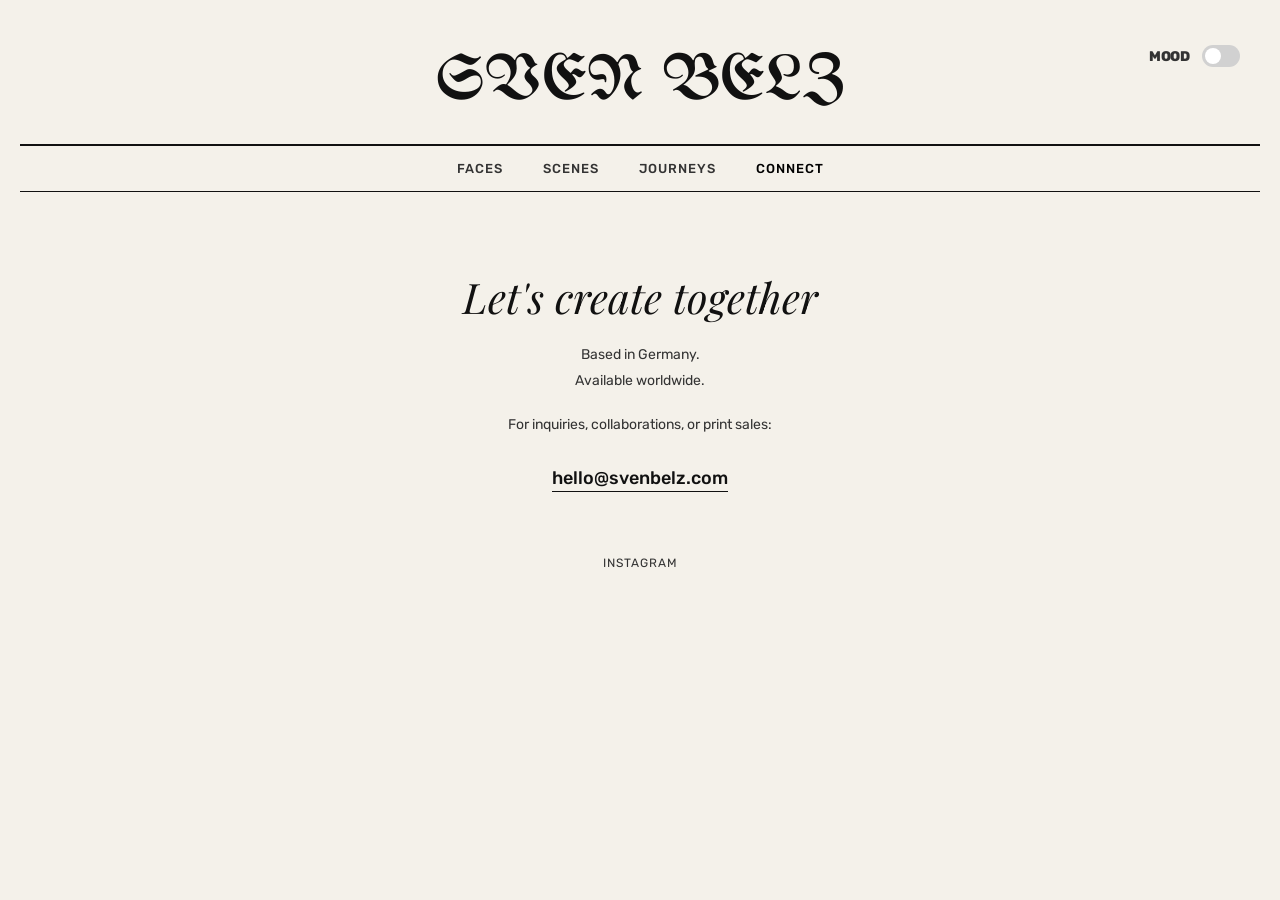
==== connect.html @ 0d486803 "feat: New York Times editorial redesign with custom cursor, B&W hover effect and asymmetrical grid" ====
<!DOCTYPE html>
<html lang="en">
<head>
    <meta charset="UTF-8">
    <meta name="viewport" content="width=device-width, initial-scale=1.0">
    <title>Sven Belz | Contact</title>
    <link rel="preconnect" href="https://fonts.googleapis.com">
    <link rel="preconnect" href="https://fonts.gstatic.com" crossorigin>
    <link href="https://fonts.googleapis.com/css2?family=Playfair+Display:ital,wght@0,400;0,700;1,400&family=Rubik:wght@400;500;800&family=UnifrakturMaguntia&display=swap" rel="stylesheet">
    <link rel="stylesheet" href="assets/css/style.css">
    <script>
        const savedTheme = localStorage.getItem('theme');
        if (savedTheme) {
            document.documentElement.setAttribute('data-theme', savedTheme);
        }
    </script>
</head>
<body>
    <header class="site-header">
        <div class="header-inner">
            <a href="index.html" class="logo">SVEN BELZ</a>
            <div class="mood-toggle-wrapper">
                <span class="mood-label">Mood</span>
                <label class="switch">
                    <input type="checkbox" id="theme-toggle-checkbox">
                    <span class="slider"></span>
                </label>
            </div>
            <nav class="main-nav">
                <a href="index.html">FACES</a>
                <a href="scenes.html">SCENES</a>
                <a href="journeys.html">JOURNEYS</a>
                <a href="connect.html" class="active">CONNECT</a>
            </nav>
        </div>
    </header>

    <main class="contact-container">
        <div class="contact-content">
            <h2>Let's create together</h2>
            <p>Based in Germany.<br>Available worldwide.</p>
            <br>
            <p>For inquiries, collaborations, or print sales:</p>
            <a href="mailto:hello@svenbelz.com" class="email-link">hello@svenbelz.com</a>
            
            <div class="social-links">
                <a href="#" target="_blank">Instagram</a>
            </div>
        </div>
    </main>

    <script src="assets/js/theme.js"></script>
</body>
</html>
---- assets/css/style.css ----
:root {
    --bg-color: #f4f1ea; /* Newspaper off-white */
    --text-color: #111111;
    --nav-color: #333333;
    --nav-hover: #000000;
    --border-color: #111111;
    --grid-gap: 20px;
    --header-padding: 40px 20px 20px;
    
    --font-primary: 'Rubik', sans-serif;
    --font-serif: 'Playfair Display', serif;
    --font-newspaper: 'UnifrakturMaguntia', cursive;
}

[data-theme="dark"] {
    --bg-color: #1a1a1a;
    --text-color: #e4e0d7;
    --nav-color: #aaaaaa;
    --nav-hover: #ffffff;
    --border-color: #444444;
}

@media (prefers-color-scheme: dark) {
    :root:not([data-theme="light"]) {
        --bg-color: #1a1a1a;
        --text-color: #e4e0d7;
        --nav-color: #aaaaaa;
        --nav-hover: #ffffff;
        --border-color: #444444;
    }
}

/* Fallback: if no data-theme is set on root, use prefers-color-scheme */


* { 
    margin: 0; 
    padding: 0; 
    box-sizing: border-box; 
}

body {
    background-color: var(--bg-color);
    color: var(--text-color);
    font-family: var(--font-primary);
    transition: background-color 0.4s ease, color 0.4s ease;
    -webkit-font-smoothing: antialiased;
    -moz-osx-font-smoothing: grayscale;
}

a { 
    text-decoration: none; 
    color: inherit; 
}

/* HEADER & NAVIGATION */
.site-header {
    background-color: var(--bg-color);
    padding: var(--header-padding);
    transition: background-color 0.4s ease;
}

.header-inner {
    max-width: 1400px;
    margin: 0 auto;
    display: flex;
    flex-direction: column;
    align-items: center;
    position: relative;
    gap: 30px;
}

.logo {
    font-family: var(--font-newspaper);
    font-size: 64px;
    font-weight: 400;
    letter-spacing: 0px;
    line-height: 1;
    text-transform: none;
    text-align: center;
    margin-top: 10px;
}

.main-nav {
    width: 100%;
    display: flex;
    gap: 40px;
    flex-wrap: wrap;
    justify-content: center;
    border-top: 2px solid var(--border-color);
    border-bottom: 1px solid var(--border-color);
    padding: 15px 0;
}

.main-nav a {
    font-family: var(--font-primary);
    font-size: 13px;
    letter-spacing: 1px;
    color: var(--nav-color);
    text-transform: uppercase;
    font-weight: 500;
    transition: color 0.3s ease;
    position: relative;
}

.main-nav a:hover, .main-nav a.active {
    color: var(--nav-hover);
}

/* MOOD TOGGLE */
.mood-toggle-wrapper {
    position: absolute;
    right: 20px;
    top: 5px;
    display: flex;
    align-items: center;
    gap: 12px;
}

.mood-label {
    font-size: 14px;
    letter-spacing: -0.2px;
    text-transform: uppercase;
    font-weight: 800;
    color: var(--nav-color);
}

.switch {
    position: relative;
    display: inline-block;
    width: 38px;
    height: 22px;
}

.switch input { 
    opacity: 0;
    width: 0;
    height: 0;
}

.slider {
    position: absolute;
    cursor: pointer;
    top: 0;
    left: 0;
    right: 0;
    bottom: 0;
    background-color: #d1d1d1;
    transition: .4s;
    border-radius: 22px;
}

[data-theme="dark"] .slider {
    background-color: #555;
}

.slider:before {
    position: absolute;
    content: "";
    height: 16px;
    width: 16px;
    left: 3px;
    bottom: 3px;
    background-color: white;
    transition: .4s;
    border-radius: 50%;
}

input:checked + .slider {
    background-color: #333;
}

[data-theme="dark"] input:checked + .slider {
    background-color: #e0e0e0;
}

[data-theme="dark"] .slider:before {
    background-color: #121212;
}

input:checked + .slider:before {
    transform: translateX(16px);
}

/* ASYMMETRICAL EDITORIAL GRID */
.gallery-container {
    max-width: 1400px;
    margin: 0 auto;
    padding: 40px 40px 100px;
}

.masonry-gallery {
    display: grid;
    grid-template-columns: repeat(12, 1fr);
    grid-auto-flow: dense;
    gap: var(--grid-gap);
}

.grid-item {
    position: relative;
    overflow: hidden;
    background-color: transparent;
    border-bottom: 1px solid var(--border-color);
    padding-bottom: 15px;
    display: flex;
    flex-direction: column;
}

/* The asymmetrical rhythm */
.grid-item { grid-column: span 4; } /* Default */
.grid-item:nth-child(3n+1) { grid-column: span 8; } /* Large feature every 3rd */
.grid-item:nth-child(5n) { grid-column: span 6; } /* Medium feature */

.grid-item img {
    width: 100%;
    height: 100%;
    object-fit: cover;
    display: block;
    filter: grayscale(100%) contrast(1.1);
    transition: filter 0.5s ease, opacity 0.4s ease;
    cursor: none; /* Hide default cursor for custom one */
}

.grid-item:hover img {
    filter: grayscale(0%) contrast(1);
}

/* Image captions (simulated newspaper captions) */
.grid-item::after {
    content: "Fig. " counter(gallery-counter) " — Captured on assignment.";
    counter-increment: gallery-counter;
    font-family: var(--font-serif);
    font-style: italic;
    font-size: 12px;
    color: var(--nav-color);
    margin-top: 10px;
    display: block;
}
body { counter-reset: gallery-counter; }

/* Custom Cursor */
.custom-cursor {
    position: fixed;
    top: 0;
    left: 0;
    width: 20px;
    height: 20px;
    background-color: var(--text-color);
    border-radius: 50%;
    pointer-events: none;
    transform: translate(-50%, -50%) scale(0);
    transition: transform 0.15s ease-out;
    mix-blend-mode: difference;
    z-index: 9999;
}
body.hovering-img .custom-cursor {
    transform: translate(-50%, -50%) scale(1);
}
/* CONTACT PAGE */
.contact-container {
    max-width: 800px;
    margin: 0 auto;
    padding: 60px 20px 100px;
    text-align: center;
}

.contact-content h2 {
    font-family: var(--font-serif);
    font-size: 42px;
    font-weight: 400;
    font-style: italic;
    margin-bottom: 20px;
    letter-spacing: 0px;
    line-height: 1.2;
}

.contact-content p {
    color: var(--nav-color);
    font-size: 14px;
    line-height: 1.8;
}

.email-link {
    display: inline-block;
    margin-top: 30px;
    font-size: 18px;
    font-weight: 500;
    color: var(--text-color);
    border-bottom: 1px solid var(--text-color);
    padding-bottom: 2px;
}

.social-links {
    margin-top: 60px;
}

.social-links a {
    font-size: 12px;
    letter-spacing: 1px;
    text-transform: uppercase;
    color: var(--nav-color);
}
.social-links a:hover {
    color: var(--nav-hover);
}


/* RESPONSIVE */
@media (max-width: 900px) {
    .grid-item { grid-column: span 6; }
    .grid-item:nth-child(3n+1) { grid-column: span 12; }
    .grid-item:nth-child(5n) { grid-column: span 12; }
}

@media (max-width: 768px) {
    .header-inner {
        gap: 30px;
    }
    
    .logo {
        font-size: 28px;
    }
    
    .mood-toggle-wrapper {
        position: static;
        margin-top: -10px;
    }
    
    .main-nav {
        gap: 20px;
    }
    
    .masonry-gallery {
        display: flex;
        flex-direction: column;
        gap: 30px;
    }
    .grid-item {
        margin-bottom: 15px;
    }
}

@media (max-width: 480px) {
    .main-nav {
        flex-direction: column;
        align-items: center;
        gap: 15px;
    }
    
    .masonry-gallery {
        column-count: 1;
    }
}
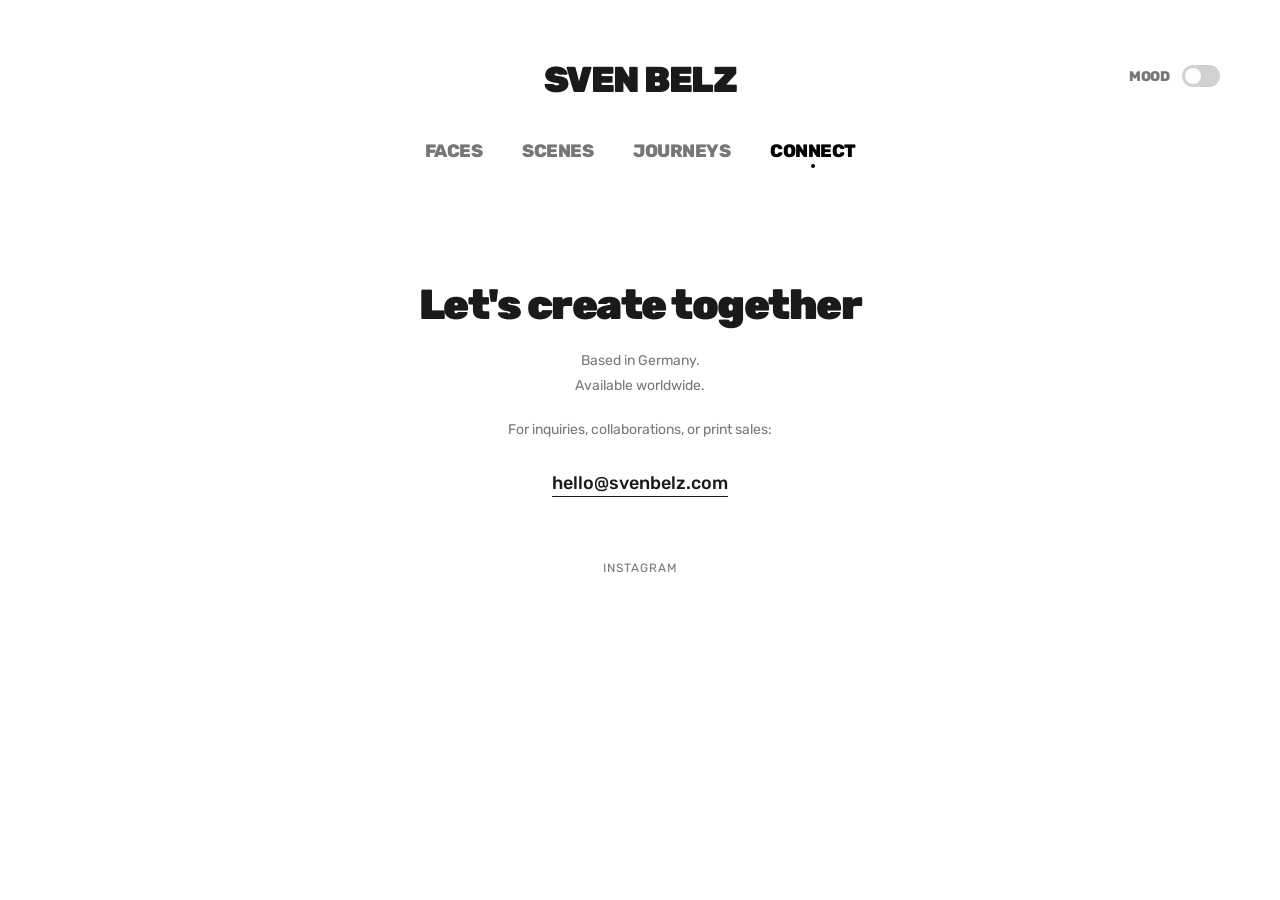
==== commit d6529ec6: "revert: rollback New York Times redesign, keeping only the storytelling nav and custom cursor" ====
--- a/connect.html
+++ b/connect.html
@@ -6,7 +6,7 @@
     <title>Sven Belz | Contact</title>
     <link rel="preconnect" href="https://fonts.googleapis.com">
     <link rel="preconnect" href="https://fonts.gstatic.com" crossorigin>
-    <link href="https://fonts.googleapis.com/css2?family=Playfair+Display:ital,wght@0,400;0,700;1,400&family=Rubik:wght@400;500;800&family=UnifrakturMaguntia&display=swap" rel="stylesheet">
+    <link href="https://fonts.googleapis.com/css2?family=Rubik:wght@300;400;500;700;800;900&display=swap" rel="stylesheet">
     <link rel="stylesheet" href="assets/css/style.css">
     <script>
         const savedTheme = localStorage.getItem('theme');
--- a/assets/css/style.css
+++ b/assets/css/style.css
@@ -1,37 +1,32 @@
 :root {
-    --bg-color: #f4f1ea; /* Newspaper off-white */
-    --text-color: #111111;
-    --nav-color: #333333;
+    /* Light theme defaults (similar to user browser preference default if not set) */
+    --bg-color: #ffffff;
+    --text-color: #1a1a1a;
+    --nav-color: #777777;
     --nav-hover: #000000;
-    --border-color: #111111;
-    --grid-gap: 20px;
-    --header-padding: 40px 20px 20px;
-    
+    --grid-gap: 3px;
+    --header-padding: 60px 20px;
+    
+    /* Typography */
     --font-primary: 'Rubik', sans-serif;
-    --font-serif: 'Playfair Display', serif;
-    --font-newspaper: 'UnifrakturMaguntia', cursive;
 }
 
 [data-theme="dark"] {
-    --bg-color: #1a1a1a;
-    --text-color: #e4e0d7;
-    --nav-color: #aaaaaa;
+    --bg-color: #121212;
+    --text-color: #e0e0e0;
+    --nav-color: #888888;
     --nav-hover: #ffffff;
-    --border-color: #444444;
-}
-
+}
+
+/* Fallback: if no data-theme is set on root, use prefers-color-scheme */
 @media (prefers-color-scheme: dark) {
     :root:not([data-theme="light"]) {
-        --bg-color: #1a1a1a;
-        --text-color: #e4e0d7;
-        --nav-color: #aaaaaa;
+        --bg-color: #121212;
+        --text-color: #e0e0e0;
+        --nav-color: #888888;
         --nav-hover: #ffffff;
-        --border-color: #444444;
-    }
-}
-
-/* Fallback: if no data-theme is set on root, use prefers-color-scheme */
-
+    }
+}
 
 * { 
     margin: 0; 
@@ -61,50 +56,54 @@
 }
 
 .header-inner {
-    max-width: 1400px;
+    max-width: 1200px;
     margin: 0 auto;
     display: flex;
     flex-direction: column;
     align-items: center;
     position: relative;
-    gap: 30px;
+    gap: 40px;
 }
 
 .logo {
-    font-family: var(--font-newspaper);
-    font-size: 64px;
-    font-weight: 400;
-    letter-spacing: 0px;
-    line-height: 1;
-    text-transform: none;
-    text-align: center;
-    margin-top: 10px;
+    font-size: 36px;
+    font-weight: 900;
+    letter-spacing: -1.5px;
+    line-height: 1.1;
+    text-transform: uppercase;
 }
 
 .main-nav {
-    width: 100%;
     display: flex;
     gap: 40px;
     flex-wrap: wrap;
     justify-content: center;
-    border-top: 2px solid var(--border-color);
-    border-bottom: 1px solid var(--border-color);
-    padding: 15px 0;
 }
 
 .main-nav a {
-    font-family: var(--font-primary);
-    font-size: 13px;
-    letter-spacing: 1px;
+    font-size: 18px;
+    letter-spacing: -0.5px;
     color: var(--nav-color);
     text-transform: uppercase;
-    font-weight: 500;
+    font-weight: 800;
     transition: color 0.3s ease;
     position: relative;
 }
 
 .main-nav a:hover, .main-nav a.active {
     color: var(--nav-hover);
+}
+
+.main-nav a.active::after {
+    content: '';
+    position: absolute;
+    bottom: -6px;
+    left: 50%;
+    transform: translateX(-50%);
+    width: 4px;
+    height: 4px;
+    background-color: var(--nav-hover);
+    border-radius: 50%;
 }
 
 /* MOOD TOGGLE */
@@ -182,61 +181,135 @@
     transform: translateX(16px);
 }
 
-/* ASYMMETRICAL EDITORIAL GRID */
+/* MASONRY GALLERY (André D. Wagner Style) */
 .gallery-container {
     max-width: 1400px;
     margin: 0 auto;
-    padding: 40px 40px 100px;
+    padding: 0 40px 100px;
 }
 
 .masonry-gallery {
-    display: grid;
-    grid-template-columns: repeat(12, 1fr);
-    grid-auto-flow: dense;
-    gap: var(--grid-gap);
+    column-count: 3;
+    column-gap: 30px;
 }
 
 .grid-item {
+    break-inside: avoid;
+    margin-bottom: 30px;
     position: relative;
     overflow: hidden;
-    background-color: transparent;
-    border-bottom: 1px solid var(--border-color);
-    padding-bottom: 15px;
-    display: flex;
-    flex-direction: column;
-}
-
-/* The asymmetrical rhythm */
-.grid-item { grid-column: span 4; } /* Default */
-.grid-item:nth-child(3n+1) { grid-column: span 8; } /* Large feature every 3rd */
-.grid-item:nth-child(5n) { grid-column: span 6; } /* Medium feature */
+    background-color: #f9f9f9;
+}
+
+[data-theme="dark"] .grid-item {
+    background-color: #1a1a1a;
+}
 
 .grid-item img {
     width: 100%;
-    height: 100%;
-    object-fit: cover;
+    height: auto;
     display: block;
-    filter: grayscale(100%) contrast(1.1);
-    transition: filter 0.5s ease, opacity 0.4s ease;
-    cursor: none; /* Hide default cursor for custom one */
+    transition: opacity 0.4s ease;
 }
 
 .grid-item:hover img {
-    filter: grayscale(0%) contrast(1);
-}
-
-/* Image captions (simulated newspaper captions) */
-.grid-item::after {
-    content: "Fig. " counter(gallery-counter) " — Captured on assignment.";
-    counter-increment: gallery-counter;
-    font-family: var(--font-serif);
-    font-style: italic;
+    opacity: 0.9;
+}/* CONTACT PAGE */
+.contact-container {
+    max-width: 800px;
+    margin: 0 auto;
+    padding: 60px 20px 100px;
+    text-align: center;
+}
+
+.contact-content h2 {
+    font-size: 42px;
+    font-weight: 900;
+    margin-bottom: 20px;
+    letter-spacing: -1.5px;
+    line-height: 1.1;
+}
+
+.contact-content p {
+    color: var(--nav-color);
+    font-size: 14px;
+    line-height: 1.8;
+}
+
+.email-link {
+    display: inline-block;
+    margin-top: 30px;
+    font-size: 18px;
+    font-weight: 500;
+    color: var(--text-color);
+    border-bottom: 1px solid var(--text-color);
+    padding-bottom: 2px;
+}
+
+.social-links {
+    margin-top: 60px;
+}
+
+.social-links a {
     font-size: 12px;
+    letter-spacing: 1px;
+    text-transform: uppercase;
     color: var(--nav-color);
-    margin-top: 10px;
-    display: block;
-}
-body { counter-reset: gallery-counter; }
+}
+.social-links a:hover {
+    color: var(--nav-hover);
+}
+
+
+/* RESPONSIVE */
+@media (max-width: 900px) {
+    .masonry-gallery {
+        column-count: 2;
+        column-gap: 20px;
+    }
+    .grid-item {
+        margin-bottom: 20px;
+    }
+}
+
+@media (max-width: 768px) {
+    .header-inner {
+        gap: 30px;
+    }
+    
+    .logo {
+        font-size: 28px;
+    }
+    
+    .mood-toggle-wrapper {
+        position: static;
+        margin-top: -10px;
+    }
+    
+    .main-nav {
+        gap: 20px;
+    }
+    
+    .masonry-gallery {
+        column-count: 2;
+        column-gap: 15px;
+    }
+    .grid-item {
+        margin-bottom: 15px;
+    }
+}
+
+@media (max-width: 480px) {
+    .main-nav {
+        flex-direction: column;
+        align-items: center;
+        gap: 15px;
+    }
+    
+    .masonry-gallery {
+        column-count: 1;
+    }
+}
 
 /* Custom Cursor */
 .custom-cursor {
@@ -256,98 +329,6 @@
 body.hovering-img .custom-cursor {
     transform: translate(-50%, -50%) scale(1);
 }
-/* CONTACT PAGE */
-.contact-container {
-    max-width: 800px;
-    margin: 0 auto;
-    padding: 60px 20px 100px;
-    text-align: center;
-}
-
-.contact-content h2 {
-    font-family: var(--font-serif);
-    font-size: 42px;
-    font-weight: 400;
-    font-style: italic;
-    margin-bottom: 20px;
-    letter-spacing: 0px;
-    line-height: 1.2;
-}
-
-.contact-content p {
-    color: var(--nav-color);
-    font-size: 14px;
-    line-height: 1.8;
-}
-
-.email-link {
-    display: inline-block;
-    margin-top: 30px;
-    font-size: 18px;
-    font-weight: 500;
-    color: var(--text-color);
-    border-bottom: 1px solid var(--text-color);
-    padding-bottom: 2px;
-}
-
-.social-links {
-    margin-top: 60px;
-}
-
-.social-links a {
-    font-size: 12px;
-    letter-spacing: 1px;
-    text-transform: uppercase;
-    color: var(--nav-color);
-}
-.social-links a:hover {
-    color: var(--nav-hover);
-}
-
-
-/* RESPONSIVE */
-@media (max-width: 900px) {
-    .grid-item { grid-column: span 6; }
-    .grid-item:nth-child(3n+1) { grid-column: span 12; }
-    .grid-item:nth-child(5n) { grid-column: span 12; }
-}
-
-@media (max-width: 768px) {
-    .header-inner {
-        gap: 30px;
-    }
-    
-    .logo {
-        font-size: 28px;
-    }
-    
-    .mood-toggle-wrapper {
-        position: static;
-        margin-top: -10px;
-    }
-    
-    .main-nav {
-        gap: 20px;
-    }
-    
-    .masonry-gallery {
-        display: flex;
-        flex-direction: column;
-        gap: 30px;
-    }
-    .grid-item {
-        margin-bottom: 15px;
-    }
-}
-
-@media (max-width: 480px) {
-    .main-nav {
-        flex-direction: column;
-        align-items: center;
-        gap: 15px;
-    }
-    
-    .masonry-gallery {
-        column-count: 1;
-    }
-}
+.grid-item img {
+    cursor: none;
+}
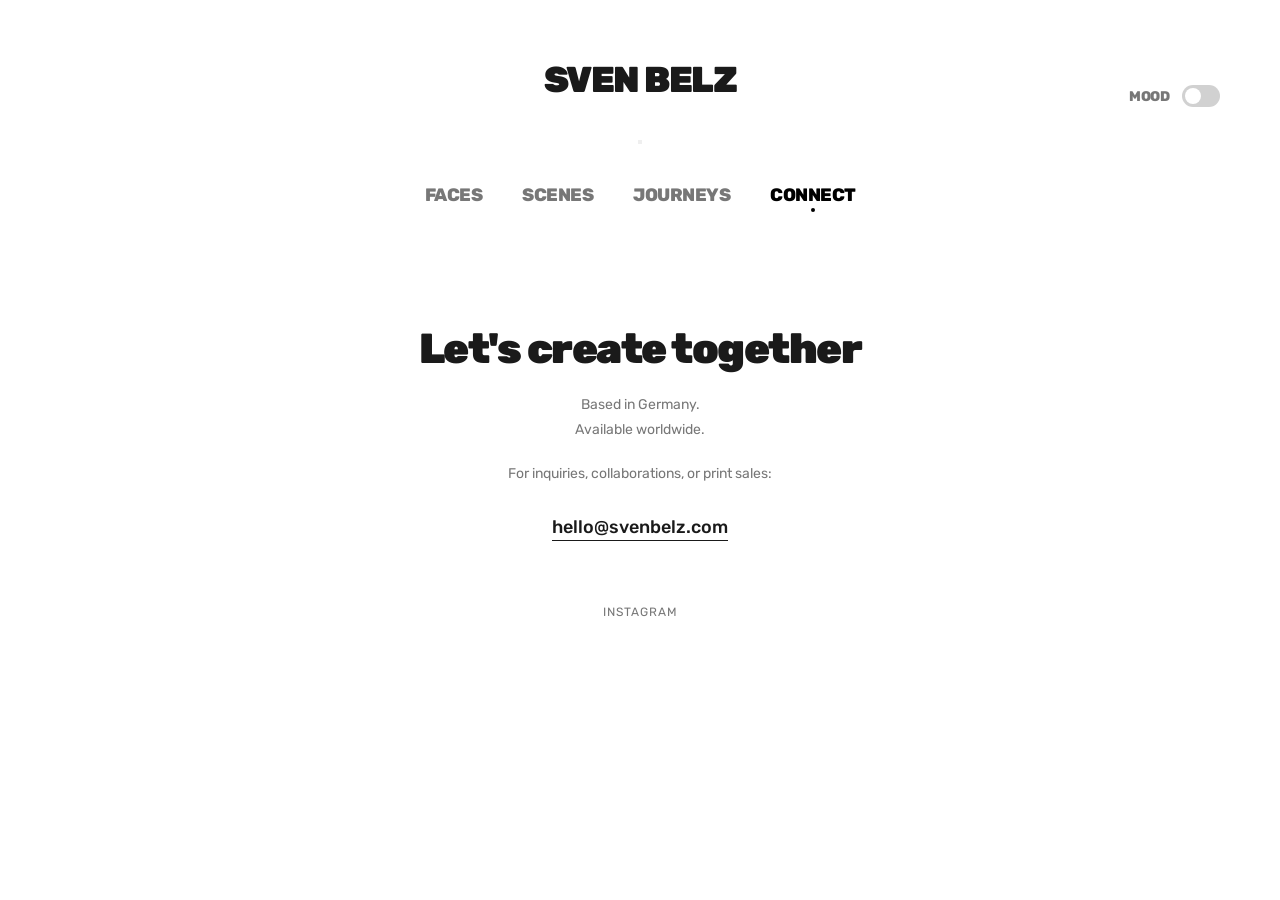
==== commit 83f017f5: "fix: resolve broken theme toggle JS and implement responsive fullscreen hamburger menu for mobile" ====
--- a/connect.html
+++ b/connect.html
@@ -26,6 +26,11 @@
                     <span class="slider"></span>
                 </label>
             </div>
+                        <button class="mobile-menu-btn" aria-label="Toggle Menu">
+                <span class="bar"></span>
+                <span class="bar"></span>
+                <span class="bar"></span>
+            </button>
             <nav class="main-nav">
                 <a href="index.html">FACES</a>
                 <a href="scenes.html">SCENES</a>
--- a/assets/css/style.css
+++ b/assets/css/style.css
@@ -110,10 +110,11 @@
 .mood-toggle-wrapper {
     position: absolute;
     right: 20px;
-    top: 5px;
+    top: 25px;
     display: flex;
     align-items: center;
     gap: 12px;
+    z-index: 100;
 }
 
 .mood-label {
@@ -181,21 +182,21 @@
     transform: translateX(16px);
 }
 
-/* MASONRY GALLERY (André D. Wagner Style) */
+/* SQUARES-PACE STYLE MASONRY GALLERY */
 .gallery-container {
-    max-width: 1400px;
+    max-width: 1800px;
     margin: 0 auto;
-    padding: 0 40px 100px;
+    padding: 0 2vw 100px;
 }
 
 .masonry-gallery {
     column-count: 3;
-    column-gap: 30px;
+    column-gap: 2vw;
 }
 
 .grid-item {
     break-inside: avoid;
-    margin-bottom: 30px;
+    margin-bottom: 2vw;
     position: relative;
     overflow: hidden;
     background-color: #f9f9f9;
@@ -205,15 +206,20 @@
     background-color: #1a1a1a;
 }
 
+.grid-item picture, 
 .grid-item img {
     width: 100%;
+    display: block;
     height: auto;
-    display: block;
-    transition: opacity 0.4s ease;
+}
+
+.grid-item img {
+    transition: opacity 0.4s ease, filter 0.4s ease;
 }
 
 .grid-item:hover img {
     opacity: 0.9;
+    filter: brightness(0.95);
 }/* CONTACT PAGE */
 .contact-container {
     max-width: 800px;
@@ -265,49 +271,108 @@
 @media (max-width: 900px) {
     .masonry-gallery {
         column-count: 2;
-        column-gap: 20px;
+    }
+}
+    .grid-item:nth-child(3n+1) { grid-column: span 12 !important; aspect-ratio: 16/9 !important; }
+}
+
+@media (max-width: 768px) {
+    .masonry-gallery {
+        column-count: 1;
+        column-gap: 0;
     }
     .grid-item {
         margin-bottom: 20px;
     }
 }
 
+
+}
+
+/* MOBILE MENU BURGER */
+.mobile-menu-btn {
+    display: none;
+    flex-direction: column;
+    justify-content: space-between;
+    width: 24px;
+    height: 18px;
+    background: transparent;
+    border: none;
+    cursor: pointer;
+    z-index: 1000;
+    padding: 0;
+}
+
+.mobile-menu-btn .bar {
+    width: 100%;
+    height: 2px;
+    background-color: var(--nav-color);
+    transition: all 0.3s ease;
+}
+
 @media (max-width: 768px) {
     .header-inner {
-        gap: 30px;
+        flex-direction: row;
+        justify-content: center;
+        padding-top: 10px;
+        gap: 0;
     }
     
     .logo {
-        font-size: 28px;
-    }
+        font-size: 24px;
+        z-index: 1000;
+        margin-top: 5px;
+    }
+    
+    .mobile-menu-btn {
+        display: flex;
+        position: absolute;
+        left: 20px;
+        top: 25px;
+    }
+    
+    .mobile-menu-btn.active .bar:nth-child(1) { transform: translateY(8px) rotate(45deg); }
+    .mobile-menu-btn.active .bar:nth-child(2) { opacity: 0; }
+    .mobile-menu-btn.active .bar:nth-child(3) { transform: translateY(-8px) rotate(-45deg); }
     
     .mood-toggle-wrapper {
-        position: static;
-        margin-top: -10px;
+        position: absolute;
+        right: 20px;
+        top: 25px;
+        margin-top: 0;
+        z-index: 1000;
+    }
+    
+    .mood-label {
+        display: none; /* Keep switch but hide word MOOD on mobile */
     }
     
     .main-nav {
-        gap: 20px;
-    }
-    
-    .masonry-gallery {
-        column-count: 2;
-        column-gap: 15px;
-    }
-    .grid-item {
-        margin-bottom: 15px;
-    }
-}
-
-@media (max-width: 480px) {
-    .main-nav {
+        position: fixed;
+        top: 0;
+        left: 0;
+        width: 100%;
+        height: 100vh;
+        background-color: var(--bg-color);
+        display: flex;
         flex-direction: column;
+        justify-content: center;
         align-items: center;
-        gap: 15px;
-    }
-    
-    .masonry-gallery {
-        column-count: 1;
+        gap: 40px;
+        opacity: 0;
+        pointer-events: none;
+        transition: opacity 0.4s ease;
+        z-index: 999;
+        border: none;
+    }
+    
+    .main-nav.active {
+        opacity: 1;
+        pointer-events: all;
+    }
+    
+    .main-nav a {
+        font-size: 24px;
     }
 }
 
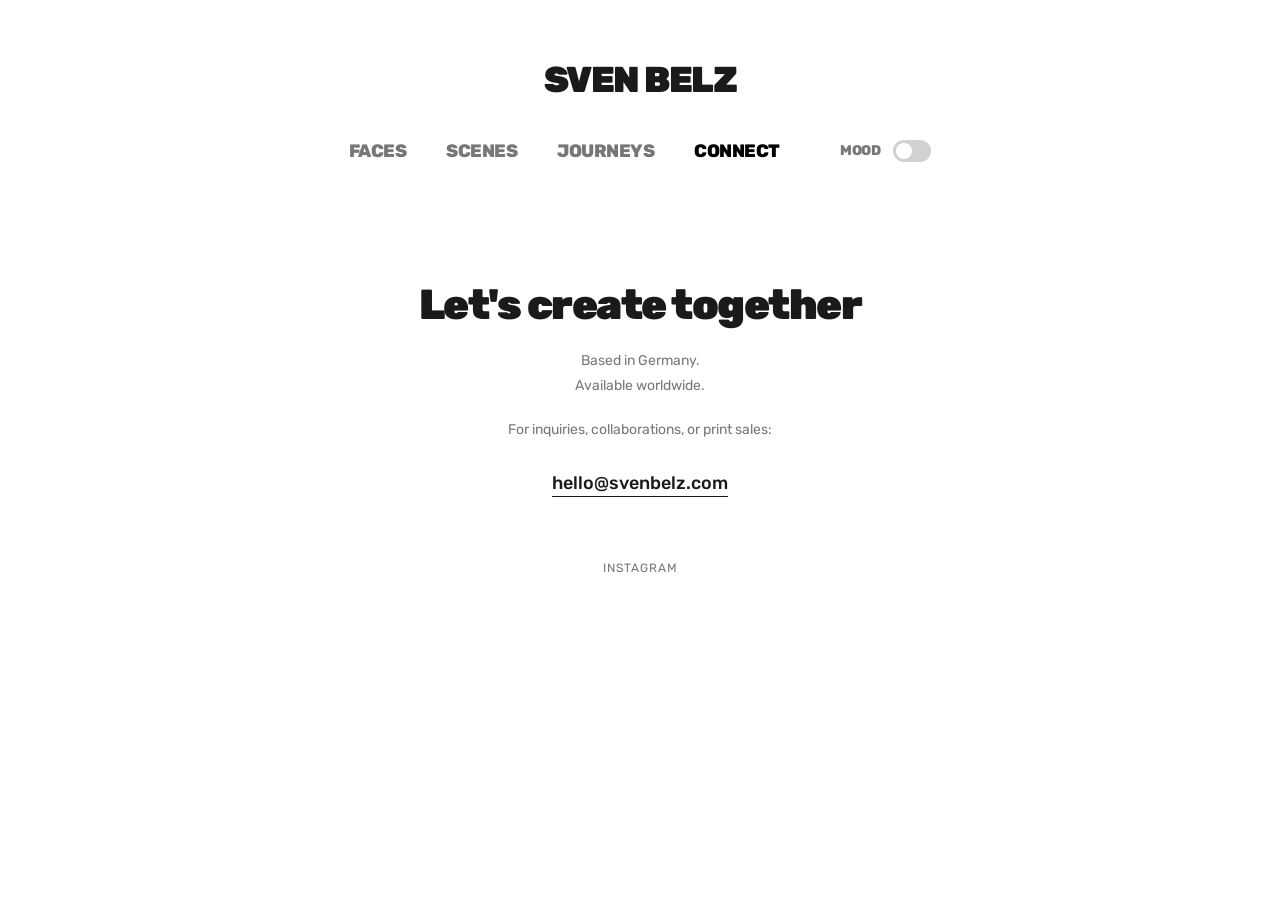
==== commit f15cce8d: "feat(ux): move theme toggle into main-nav to declutter header" ====
--- a/connect.html
+++ b/connect.html
@@ -19,23 +19,25 @@
     <header class="site-header">
         <div class="header-inner">
             <a href="index.html" class="logo">SVEN BELZ</a>
-            <div class="mood-toggle-wrapper">
-                <span class="mood-label">Mood</span>
-                <label class="switch">
-                    <input type="checkbox" id="theme-toggle-checkbox">
-                    <span class="slider"></span>
-                </label>
-            </div>
-                        <button class="mobile-menu-btn" aria-label="Toggle Menu">
-                <span class="bar"></span>
-                <span class="bar"></span>
-                <span class="bar"></span>
+            <button class="mobile-menu-btn" aria-label="Toggle Menu">
+                <span class="burger-inner">
+                    <span class="top-bun"></span>
+                    <span class="bottom-bun"></span>
+                </span>
             </button>
             <nav class="main-nav">
                 <a href="index.html">FACES</a>
                 <a href="scenes.html">SCENES</a>
                 <a href="journeys.html">JOURNEYS</a>
                 <a href="connect.html" class="active">CONNECT</a>
+            
+                <div class="mood-toggle-wrapper">
+                                <span class="mood-label">Mood</span>
+                                <label class="switch">
+                                    <input type="checkbox" id="theme-toggle-checkbox">
+                                    <span class="slider"></span>
+                                </label>
+                            </div>
             </nav>
         </div>
     </header>
--- a/assets/css/style.css
+++ b/assets/css/style.css
@@ -34,8 +34,10 @@
     box-sizing: border-box; 
 }
 
+html, body {
+    background-color: var(--bg-color);
+}
 body {
-    background-color: var(--bg-color);
     color: var(--text-color);
     font-family: var(--font-primary);
     transition: background-color 0.4s ease, color 0.4s ease;
@@ -78,6 +80,7 @@
     gap: 40px;
     flex-wrap: wrap;
     justify-content: center;
+    align-items: center;
 }
 
 .main-nav a {
@@ -94,27 +97,14 @@
     color: var(--nav-hover);
 }
 
-.main-nav a.active::after {
-    content: '';
-    position: absolute;
-    bottom: -6px;
-    left: 50%;
-    transform: translateX(-50%);
-    width: 4px;
-    height: 4px;
-    background-color: var(--nav-hover);
-    border-radius: 50%;
-}
+
 
 /* MOOD TOGGLE */
 .mood-toggle-wrapper {
-    position: absolute;
-    right: 20px;
-    top: 25px;
     display: flex;
     align-items: center;
     gap: 12px;
-    z-index: 100;
+    margin-left: 20px;
 }
 
 .mood-label {
@@ -127,6 +117,8 @@
 
 .switch {
     position: relative;
+    border: none;
+    outline: none;
     display: inline-block;
     width: 38px;
     height: 22px;
@@ -272,7 +264,6 @@
     .masonry-gallery {
         column-count: 2;
     }
-}
     .grid-item:nth-child(3n+1) { grid-column: span 12 !important; aspect-ratio: 16/9 !important; }
 }
 
@@ -286,67 +277,91 @@
     }
 }
 
-
-}
-
-/* MOBILE MENU BURGER */
+/* MOBILE MENU BURGER (SQUARESPACE STYLE 2-LINES) */
 .mobile-menu-btn {
-    display: none;
-    flex-direction: column;
-    justify-content: space-between;
-    width: 24px;
-    height: 18px;
-    background: transparent;
-    border: none;
-    cursor: pointer;
-    z-index: 1000;
-    padding: 0;
-}
-
-.mobile-menu-btn .bar {
-    width: 100%;
-    height: 2px;
-    background-color: var(--nav-color);
-    transition: all 0.3s ease;
+    display: none !important;
 }
 
 @media (max-width: 768px) {
     .header-inner {
         flex-direction: row;
-        justify-content: center;
+        justify-content: space-between; /* Spread elements */
+        align-items: center;
         padding-top: 10px;
         gap: 0;
     }
     
     .logo {
         font-size: 24px;
-        z-index: 1000;
+        z-index: 1002;
         margin-top: 5px;
+        position: relative; /* ensure it stays above menu */
     }
     
     .mobile-menu-btn {
-        display: flex;
+        display: block !important;
+        background: transparent;
+        border: none !important;
+        outline: none !important;
+        -webkit-tap-highlight-color: transparent;
+        cursor: pointer;
+        padding: 10px;
+        margin-left: -10px; /* Offset padding */
+        z-index: 1002;
+        position: relative;
+    }
+    
+    /* The Burger Container */
+    .burger-inner {
+        position: relative;
+        display: block;
+        width: 26px;
+        height: 16px; /* distance between lines */
+    }
+
+    /* The Lines */
+    .top-bun, .bottom-bun {
         position: absolute;
-        left: 20px;
-        top: 25px;
-    }
-    
-    .mobile-menu-btn.active .bar:nth-child(1) { transform: translateY(8px) rotate(45deg); }
-    .mobile-menu-btn.active .bar:nth-child(2) { opacity: 0; }
-    .mobile-menu-btn.active .bar:nth-child(3) { transform: translateY(-8px) rotate(-45deg); }
-    
+        left: 0;
+        width: 100%;
+        height: 1.5px; /* Extremely thin lines like squarespace */
+        background-color: var(--text-color);
+        transition: transform 0.4s cubic-bezier(0.165, 0.84, 0.44, 1), opacity 0.4s ease;
+        transform-origin: center;
+        border: none !important;
+        outline: none !important;
+    }
+
+    .top-bun {
+        top: 0;
+    }
+
+    .bottom-bun {
+        bottom: 0;
+    }
+    
+    /* Active State (X) */
+    .mobile-menu-btn.active .top-bun {
+        transform: translateY(7.25px) rotate(45deg);
+    }
+    
+    .mobile-menu-btn.active .bottom-bun {
+        transform: translateY(-7.25px) rotate(-45deg);
+    }
+    
+    /* Adjust right side (toggle) */
     .mood-toggle-wrapper {
-        position: absolute;
-        right: 20px;
-        top: 25px;
-        margin-top: 0;
-        z-index: 1000;
+        margin-top: 20px;
+        margin-left: 0;
     }
     
     .mood-label {
-        display: none; /* Keep switch but hide word MOOD on mobile */
-    }
-    
+        display: block;
+        color: var(--text-color);
+        font-size: 18px;
+    }
+    
+    /* Fullscreen Overlay */
     .main-nav {
         position: fixed;
         top: 0;
@@ -359,24 +374,43 @@
         justify-content: center;
         align-items: center;
         gap: 40px;
+        
         opacity: 0;
-        pointer-events: none;
-        transition: opacity 0.4s ease;
-        z-index: 999;
-        border: none;
+        visibility: hidden; /* Prevent focus when closed */
+        transform: translateY(-10px); /* Smooth slight drop */
+        transition: opacity 0.5s cubic-bezier(0.165, 0.84, 0.44, 1), transform 0.5s cubic-bezier(0.165, 0.84, 0.44, 1), visibility 0.5s;
+        z-index: 1001; /* Behind header elements, above everything else */
+        border: none !important;
+        outline: none !important;
     }
     
     .main-nav.active {
         opacity: 1;
+        visibility: visible;
+        transform: translateY(0);
         pointer-events: all;
     }
     
     .main-nav a {
-        font-size: 24px;
+        font-size: 28px;
+        
+        
+        color: var(--text-color);
+    }
+    
+    /* Body lock when menu open */
+    body.menu-open {
+        overflow: hidden;
     }
 }
 
 /* Custom Cursor */
+@media (max-width: 768px) {
+    .custom-cursor {
+        display: none !important;
+    }
+}
+/\* Custom Cursor \*/
 .custom-cursor {
     position: fixed;
     top: 0;
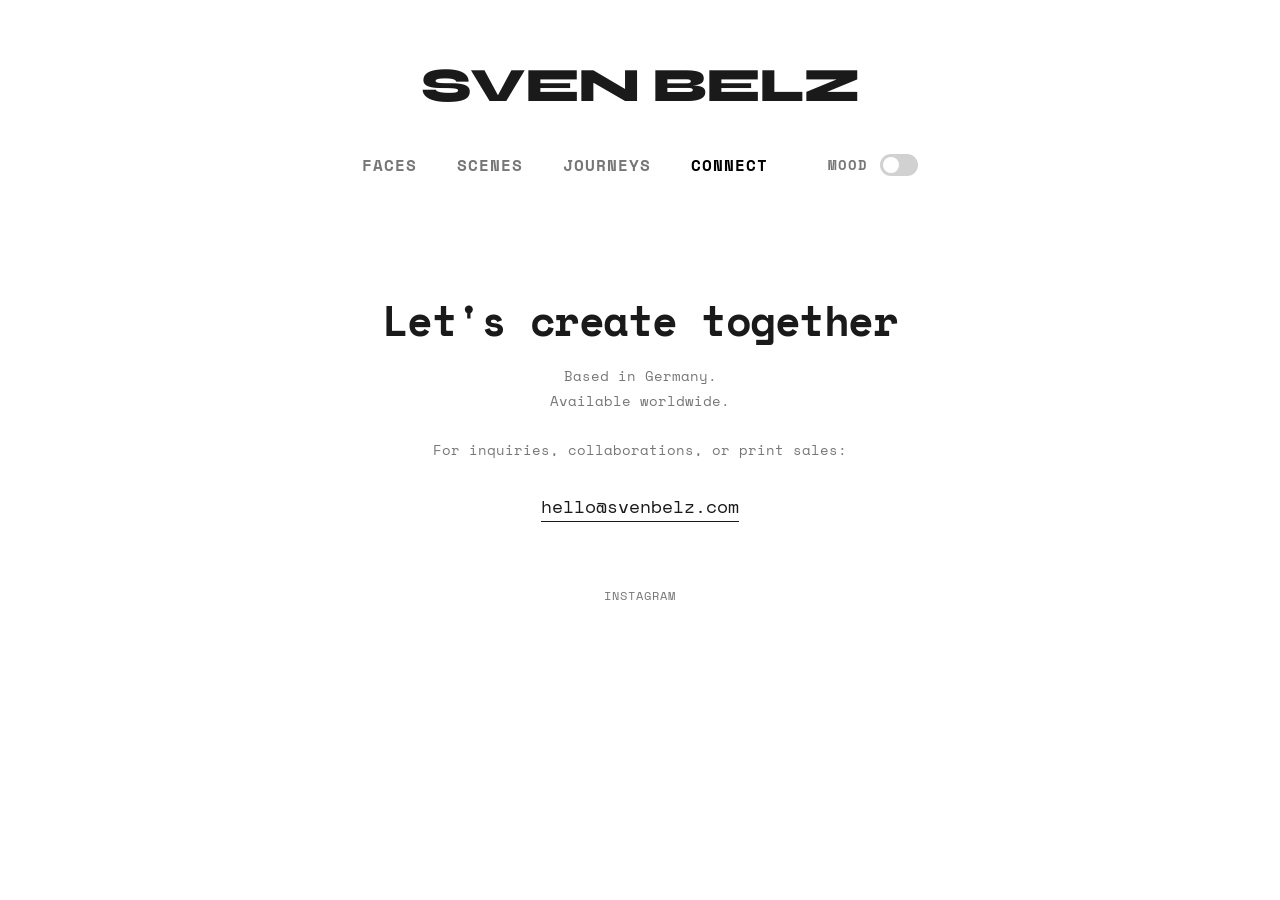
==== commit 47e2839b: "style(ux): replace Rubik with Space Mono and Syne for editorial magazine look" ====
--- a/connect.html
+++ b/connect.html
@@ -6,7 +6,7 @@
     <title>Sven Belz | Contact</title>
     <link rel="preconnect" href="https://fonts.googleapis.com">
     <link rel="preconnect" href="https://fonts.gstatic.com" crossorigin>
-    <link href="https://fonts.googleapis.com/css2?family=Rubik:wght@300;400;500;700;800;900&display=swap" rel="stylesheet">
+    <link href="https://fonts.googleapis.com/css2?family=Space+Mono:ital,wght@0,400;0,700;1,400;1,700&family=Syne:wght@400..800&display=swap" rel="stylesheet">
     <link rel="stylesheet" href="assets/css/style.css">
     <script>
         const savedTheme = localStorage.getItem('theme');
--- a/assets/css/style.css
+++ b/assets/css/style.css
@@ -8,7 +8,8 @@
     --header-padding: 60px 20px;
     
     /* Typography */
-    --font-primary: 'Rubik', sans-serif;
+    --font-primary: 'Space Mono', monospace;
+    --font-display: 'Syne', sans-serif;
 }
 
 [data-theme="dark"] {
@@ -68,8 +69,9 @@
 }
 
 .logo {
-    font-size: 36px;
-    font-weight: 900;
+    font-family: var(--font-display);
+    font-size: 48px;
+    font-weight: 800;
     letter-spacing: -1.5px;
     line-height: 1.1;
     text-transform: uppercase;
@@ -84,11 +86,11 @@
 }
 
 .main-nav a {
-    font-size: 18px;
-    letter-spacing: -0.5px;
+    font-size: 16px;
+    letter-spacing: 1px;
     color: var(--nav-color);
     text-transform: uppercase;
-    font-weight: 800;
+    font-weight: 700;
     transition: color 0.3s ease;
     position: relative;
 }
@@ -109,9 +111,9 @@
 
 .mood-label {
     font-size: 14px;
-    letter-spacing: -0.2px;
+    letter-spacing: 1px;
     text-transform: uppercase;
-    font-weight: 800;
+    font-weight: 700;
     color: var(--nav-color);
 }
 
@@ -269,11 +271,11 @@
 
 @media (max-width: 768px) {
     .masonry-gallery {
-        column-count: 1;
-        column-gap: 0;
+        column-count: 2;
+        column-gap: 3vw;
     }
     .grid-item {
-        margin-bottom: 20px;
+        margin-bottom: 3vw;
     }
 }
 
@@ -292,7 +294,7 @@
     }
     
     .logo {
-        font-size: 24px;
+        font-size: 32px;
         z-index: 1002;
         margin-top: 5px;
         position: relative; /* ensure it stays above menu */
@@ -392,9 +394,8 @@
     }
     
     .main-nav a {
-        font-size: 28px;
-        
-        
+        font-size: 24px;
+        letter-spacing: 2px;
         color: var(--text-color);
     }
     
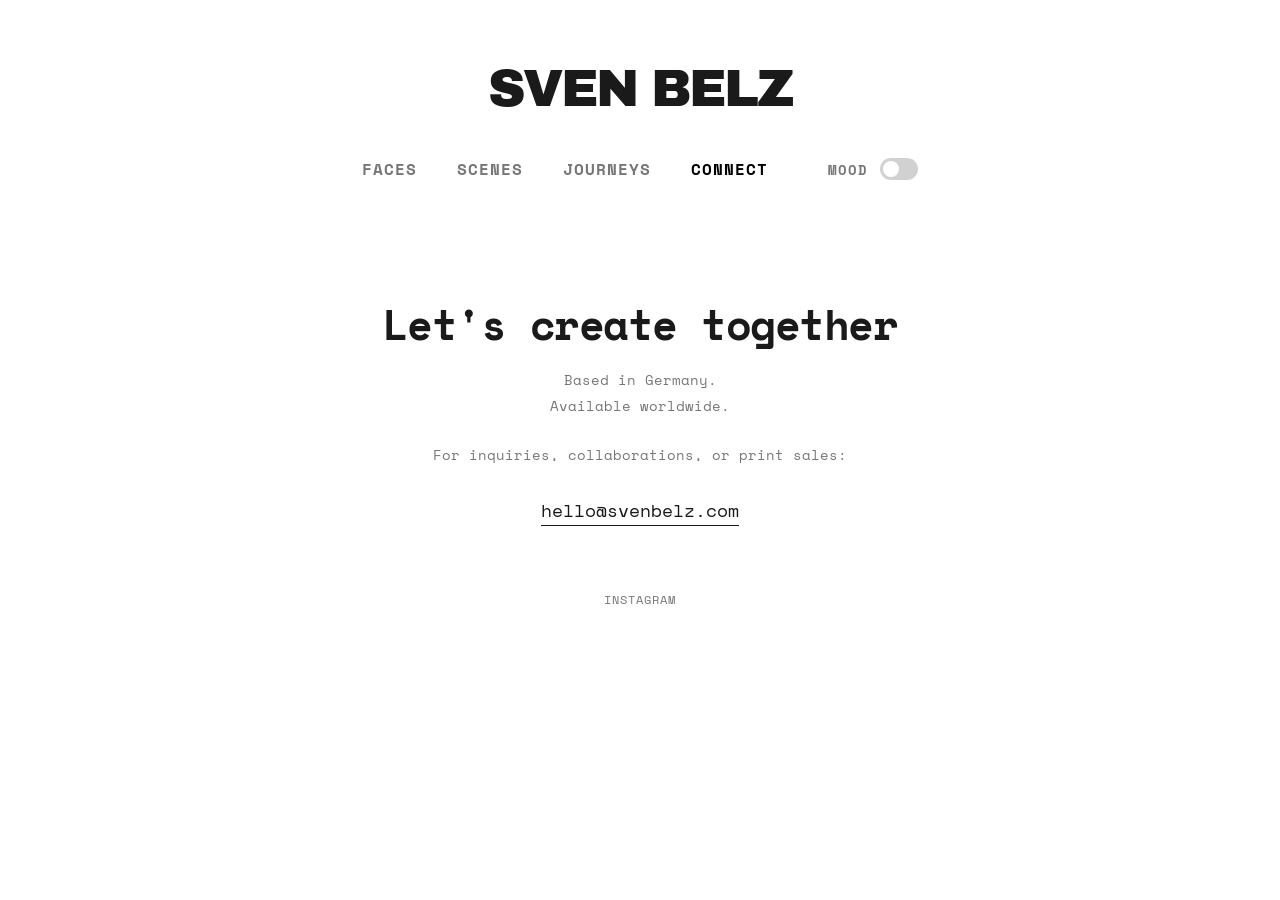
==== commit 398cdda9: "style(ux): replace Syne with Archivo Black for a much bolder brutalist logo" ====
--- a/connect.html
+++ b/connect.html
@@ -6,7 +6,7 @@
     <title>Sven Belz | Contact</title>
     <link rel="preconnect" href="https://fonts.googleapis.com">
     <link rel="preconnect" href="https://fonts.gstatic.com" crossorigin>
-    <link href="https://fonts.googleapis.com/css2?family=Space+Mono:ital,wght@0,400;0,700;1,400;1,700&family=Syne:wght@400..800&display=swap" rel="stylesheet">
+    <link href="https://fonts.googleapis.com/css2?family=Space+Mono:ital,wght@0,400;0,700;1,400;1,700&family=Archivo+Black&display=swap" rel="stylesheet">
     <link rel="stylesheet" href="assets/css/style.css">
     <script>
         const savedTheme = localStorage.getItem('theme');
--- a/assets/css/style.css
+++ b/assets/css/style.css
@@ -9,7 +9,7 @@
     
     /* Typography */
     --font-primary: 'Space Mono', monospace;
-    --font-display: 'Syne', sans-serif;
+    --font-display: 'Archivo Black', sans-serif;
 }
 
 [data-theme="dark"] {
@@ -70,9 +70,9 @@
 
 .logo {
     font-family: var(--font-display);
-    font-size: 48px;
-    font-weight: 800;
-    letter-spacing: -1.5px;
+    font-size: 52px;
+    font-weight: 400;
+    letter-spacing: -2.5px;
     line-height: 1.1;
     text-transform: uppercase;
 }
@@ -294,7 +294,8 @@
     }
     
     .logo {
-        font-size: 32px;
+        font-size: 36px;
+        letter-spacing: -2px;
         z-index: 1002;
         margin-top: 5px;
         position: relative; /* ensure it stays above menu */
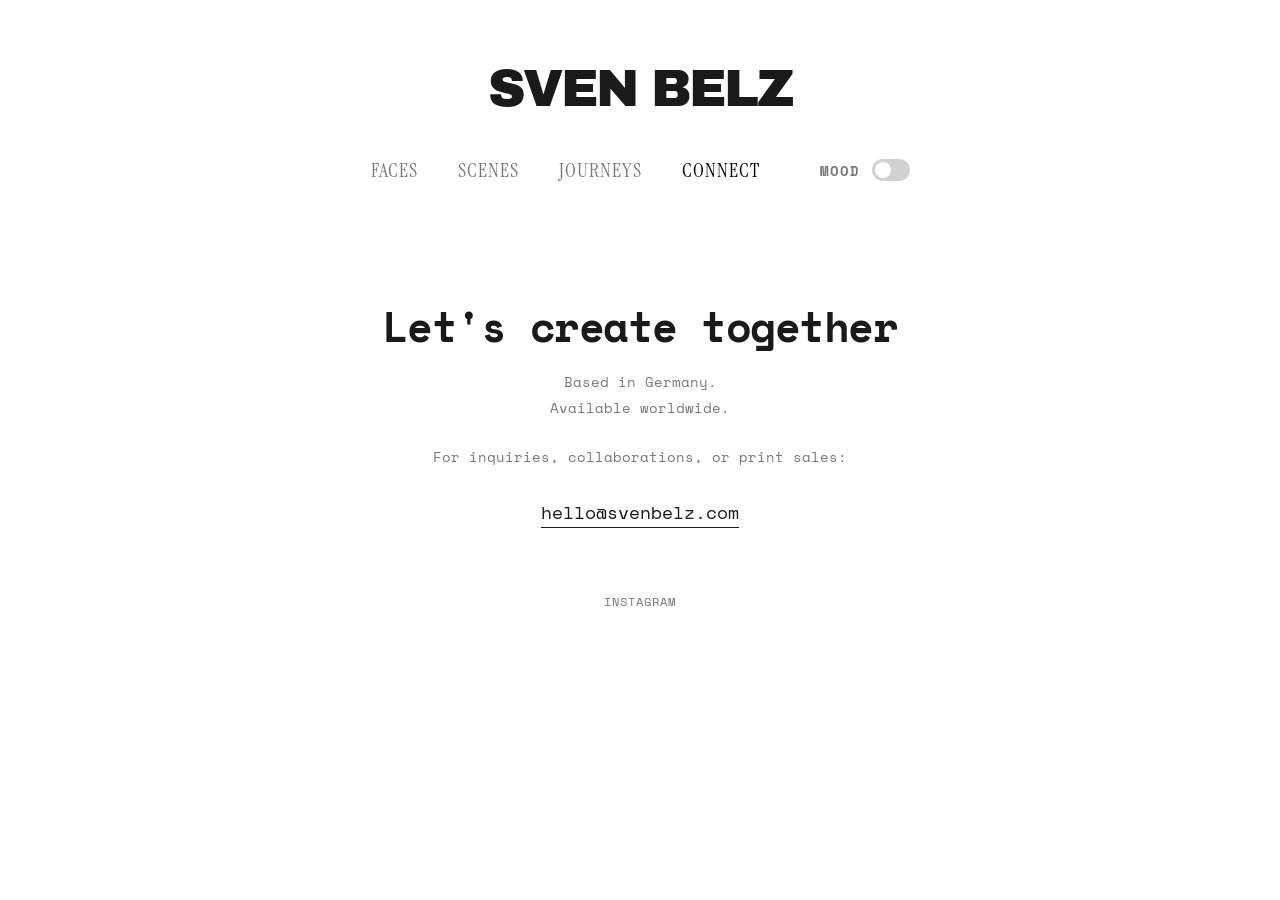
==== commit 6bc10042: "Fix critical frontend issues, a11y menu behavior, and WebP workflow robustness" ====
--- a/connect.html
+++ b/connect.html
@@ -6,7 +6,7 @@
     <title>Sven Belz | Contact</title>
     <link rel="preconnect" href="https://fonts.googleapis.com">
     <link rel="preconnect" href="https://fonts.gstatic.com" crossorigin>
-    <link href="https://fonts.googleapis.com/css2?family=Space+Mono:ital,wght@0,400;0,700;1,400;1,700&family=Archivo+Black&display=swap" rel="stylesheet">
+    <link href="https://fonts.googleapis.com/css2?family=Space+Mono:ital,wght@0,400;0,700;1,400;1,700&amp;family=Archivo+Black&amp;display=swap" rel="stylesheet">
     <link rel="stylesheet" href="assets/css/style.css">
     <script>
         const savedTheme = localStorage.getItem('theme');
@@ -19,13 +19,13 @@
     <header class="site-header">
         <div class="header-inner">
             <a href="index.html" class="logo">SVEN BELZ</a>
-            <button class="mobile-menu-btn" aria-label="Toggle Menu">
+            <button class="mobile-menu-btn" aria-label="Toggle Menu" aria-expanded="false" aria-controls="main-nav">
                 <span class="burger-inner">
                     <span class="top-bun"></span>
                     <span class="bottom-bun"></span>
                 </span>
             </button>
-            <nav class="main-nav">
+            <nav class="main-nav" id="main-nav">
                 <a href="index.html">FACES</a>
                 <a href="scenes.html">SCENES</a>
                 <a href="journeys.html">JOURNEYS</a>
@@ -51,7 +51,7 @@
             <a href="mailto:hello@svenbelz.com" class="email-link">hello@svenbelz.com</a>
             
             <div class="social-links">
-                <a href="#" target="_blank">Instagram</a>
+                <a href="https://www.instagram.com/" target="_blank" rel="noopener noreferrer">Instagram</a>
             </div>
         </div>
     </main>
--- a/assets/css/style.css
+++ b/assets/css/style.css
@@ -1,3 +1,5 @@
+@import url('https://fonts.googleapis.com/css2?family=Instrument+Serif:ital@0;1&display=swap');
+
 :root {
     /* Light theme defaults (similar to user browser preference default if not set) */
     --bg-color: #ffffff;
@@ -86,11 +88,12 @@
 }
 
 .main-nav a {
-    font-size: 16px;
+    font-family: 'Instrument Serif', serif;
+    font-size: 20px;
     letter-spacing: 1px;
     color: var(--nav-color);
     text-transform: uppercase;
-    font-weight: 700;
+    font-weight: 400;
     transition: color 0.3s ease;
     position: relative;
 }
@@ -282,6 +285,11 @@
 /* MOBILE MENU BURGER (SQUARESPACE STYLE 2-LINES) */
 .mobile-menu-btn {
     display: none !important;
+}
+
+.mobile-menu-btn:focus-visible {
+    outline: 2px solid var(--text-color);
+    outline-offset: 3px;
 }
 
 @media (max-width: 768px) {
@@ -369,14 +377,20 @@
         position: fixed;
         top: 0;
         left: 0;
+        right: 0;
+        bottom: 0;
         width: 100%;
-        height: 100vh;
+        height: 100%; /* Better for mobile browsers than 100vh */
         background-color: var(--bg-color);
         display: flex;
         flex-direction: column;
         justify-content: center;
         align-items: center;
         gap: 40px;
+        padding-top: 80px; /* Optically offsets the large logo at the top */
+        padding-bottom: 20px;
+        box-sizing: border-box;
+        flex-wrap: nowrap;
         
         opacity: 0;
         visibility: hidden; /* Prevent focus when closed */
@@ -412,7 +426,7 @@
         display: none !important;
     }
 }
-/\* Custom Cursor \*/
+/* Custom Cursor */
 .custom-cursor {
     position: fixed;
     top: 0;
